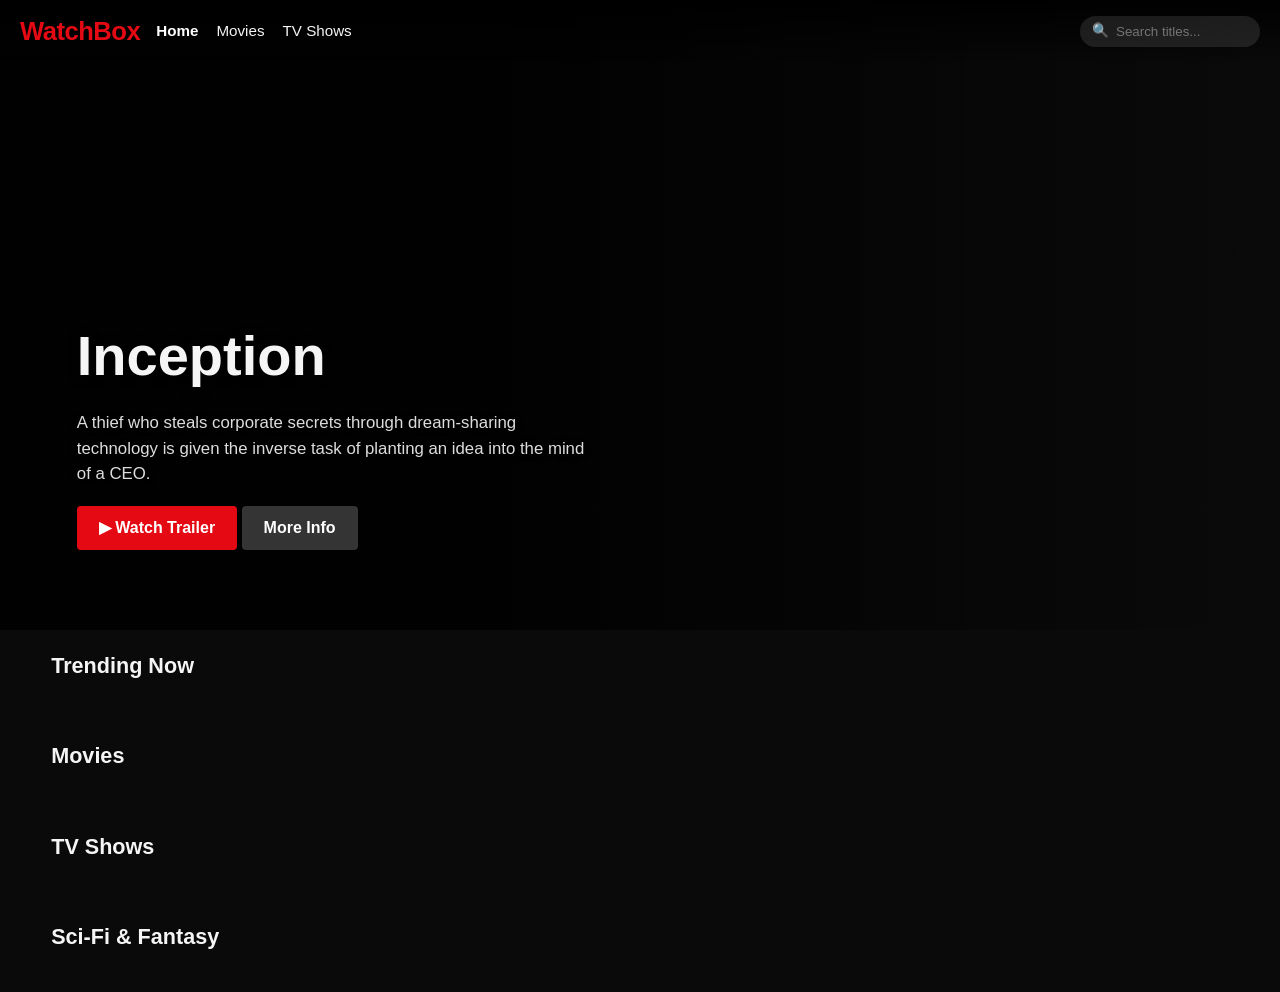
==== index.html @ f1e01709 "Initial commit: WatchBox multi-page streaming catalog site" ====
<!DOCTYPE html>
<html lang="en">
<head>
<meta charset="UTF-8">
<meta name="viewport" content="width=device-width, initial-scale=1.0, maximum-scale=1.0, user-scalable=no">
<title>WatchBox — Home</title>
<link rel="stylesheet" href="style.css">
</head>
<body>

<header id="header">
  <a href="index.html" class="logo">WatchBox</a>
  <nav class="nav-links">
    <a href="index.html">Home</a>
    <a href="movies.html">Movies</a>
    <a href="tv.html">TV Shows</a>
  </nav>
  <div class="search-wrap">
    <input type="search" id="search" placeholder="Search titles..." autocomplete="off">
  </div>
</header>

<section class="hero">
  <div class="hero-content">
    <h1>Inception</h1>
    <p>A thief who steals corporate secrets through dream-sharing technology is given the inverse task of planting an idea into the mind of a CEO.</p>
    <a href="detail.html?id=1" class="btn">▶ Watch Trailer</a>
    <a href="detail.html?id=1" class="btn secondary">More Info</a>
  </div>
</section>

<main>
  <section class="section">
    <h2 class="section-title">Trending Now</h2>
    <div class="row" id="row-trending"></div>
  </section>
  <section class="section">
    <h2 class="section-title">Movies</h2>
    <div class="row" id="row-movies"></div>
  </section>
  <section class="section">
    <h2 class="section-title">TV Shows</h2>
    <div class="row" id="row-tv"></div>
  </section>
  <section class="section">
    <h2 class="section-title">Sci-Fi & Fantasy</h2>
    <div class="row" id="row-scifi"></div>
  </section>
</main>

<script src="data.js"></script>
<script src="common.js"></script>
<script>
document.addEventListener("DOMContentLoaded", () => {
  const trending = content.filter(i => i.trending);
  const movies = content.filter(i => i.type === "movie").slice(0, 12);
  const tv = content.filter(i => i.type === "tv").slice(0, 10);
  const scifi = content.filter(i => i.genres.some(g => ["Sci-Fi", "Fantasy", "Adventure"].includes(g))).slice(0, 12);

  const rows = {
    "row-trending": trending,
    "row-movies": movies,
    "row-tv": tv,
    "row-scifi": scifi
  };

  Object.entries(rows).forEach(([id, items]) => {
    const row = document.getElementById(id);
    items.forEach(item => row.appendChild(createCard(item)));
  });
});
</script>
</body>
</html>
---- style.css ----
:root {
  --bg: #0a0a0a;
  --surface: #141414;
  --card: #1a1a1a;
  --text: #f5f5f5;
  --muted: #a3a3a3;
  --accent: #e50914;
  --accent-hover: #f40612;
  --radius: 8px;
}
* { box-sizing: border-box; margin: 0; padding: 0; }
body {
  font-family: -apple-system, BlinkMacSystemFont, "Segoe UI", Roboto, Helvetica, Arial, sans-serif;
  background: var(--bg);
  color: var(--text);
  line-height: 1.5;
  overflow-x: hidden;
}
a { color: inherit; text-decoration: none; }
img { max-width: 100%; display: block; }

header {
  position: fixed;
  top: 0; left: 0; right: 0;
  z-index: 100;
  background: linear-gradient(to bottom, rgba(0,0,0,0.9) 0%, transparent 100%);
  padding: 12px 20px;
  display: flex;
  align-items: center;
  gap: 16px;
  transition: background 0.3s;
}
header.scrolled { background: rgba(10,10,10,0.95); backdrop-filter: blur(12px); }
.logo { font-size: 1.6rem; font-weight: 800; color: var(--accent); letter-spacing: -0.5px; }
.nav-links { display: flex; gap: 18px; font-size: 0.95rem; }
.nav-links a:hover, .nav-links a.active { color: #fff; font-weight: 600; }
.search-wrap { margin-left: auto; position: relative; }
#search {
  background: rgba(255,255,255,0.1);
  border: none;
  border-radius: 20px;
  padding: 8px 16px 8px 36px;
  color: #fff;
  width: 180px;
  transition: width 0.3s, background 0.3s;
  outline: none;
}
#search:focus { width: 240px; background: rgba(255,255,255,0.15); }
.search-wrap::before {
  content: "🔍";
  position: absolute;
  left: 12px; top: 50%;
  transform: translateY(-50%);
  font-size: 0.85rem;
  pointer-events: none;
}

.hero {
  position: relative;
  height: 70vh;
  min-height: 420px;
  background: linear-gradient(to right, rgba(0,0,0,0.85) 40%, transparent 100%),
              url('https://image.tmdb.org/t/p/original/s3TBrRGB1iav7gFOCNx3H31MoES.jpg') center/cover no-repeat;
  display: flex;
  align-items: flex-end;
  padding: 0 6% 80px;
}
.hero-content { max-width: 520px; }
.hero h1 { font-size: clamp(2.2rem, 5vw, 3.5rem); font-weight: 800; margin-bottom: 12px; text-shadow: 0 2px 12px rgba(0,0,0,0.8); }
.hero p { font-size: 1.05rem; color: #ddd; margin-bottom: 20px; text-shadow: 0 1px 6px rgba(0,0,0,0.7); }
.btn {
  display: inline-flex;
  align-items: center;
  gap: 8px;
  background: var(--accent);
  color: #fff;
  border: none;
  padding: 10px 22px;
  border-radius: 4px;
  font-weight: 600;
  cursor: pointer;
  font-size: 1rem;
  transition: background 0.2s, transform 0.1s;
}
.btn:hover { background: var(--accent-hover); }
.btn.secondary { background: rgba(255,255,255,0.2); }
.btn.secondary:hover { background: rgba(255,255,255,0.3); }

.page-header {
  padding: 100px 4% 20px;
}
.page-header h1 { font-size: 2rem; font-weight: 700; }

.section { padding: 20px 0 10px; }
.section-title { font-size: 1.35rem; font-weight: 700; margin: 0 4% 12px; }
.row {
  display: flex;
  gap: 12px;
  overflow-x: auto;
  padding: 0 4% 16px;
  scroll-snap-type: x mandatory;
  scrollbar-width: none;
}
.row::-webkit-scrollbar { display: none; }
.card {
  flex: 0 0 160px;
  scroll-snap-align: start;
  cursor: pointer;
  transition: transform 0.25s;
}
.card:hover { transform: scale(1.06); z-index: 2; }
.card img {
  width: 100%;
  height: 240px;
  object-fit: cover;
  border-radius: var(--radius);
  background: #222;
}
.card-title { font-size: 0.85rem; margin-top: 6px; white-space: nowrap; overflow: hidden; text-overflow: ellipsis; color: #ddd; }
.card-meta { font-size: 0.75rem; color: var(--muted); }

.grid {
  display: grid;
  grid-template-columns: repeat(auto-fill, minmax(160px, 1fr));
  gap: 16px;
  padding: 0 4% 40px;
}
.grid .card { flex: none; width: 100%; }
.grid .card img { height: 240px; }

.detail-hero {
  position: relative;
  height: 60vh;
  min-height: 360px;
  background: center/cover no-repeat;
  display: flex;
  align-items: flex-end;
  padding: 0 6% 60px;
}
.detail-hero::before {
  content: "";
  position: absolute;
  inset: 0;
  background: linear-gradient(to top, var(--bg) 0%, transparent 60%);
}
.detail-content { position: relative; z-index: 1; max-width: 700px; }
.detail-title { font-size: clamp(2rem, 4vw, 3rem); font-weight: 800; margin-bottom: 8px; }
.detail-meta { color: #ccc; margin-bottom: 16px; font-size: 1.05rem; }
.detail-desc { font-size: 1.1rem; margin-bottom: 24px; max-width: 600px; color: #ddd; }
.trailer-wrap {
  position: relative;
  padding-bottom: 56.25%;
  height: 0;
  margin: 30px 6% 40px;
  border-radius: 8px;
  overflow: hidden;
  background: #000;
  max-width: 1000px;
}
.trailer-wrap iframe { position: absolute; top: 0; left: 0; width: 100%; height: 100%; border: none; }

.related { padding: 0 0 40px; }
.empty { text-align: center; padding: 60px 20px; color: var(--muted); }

@media (max-width: 600px) {
  .nav-links { display: none; }
  #search { width: 140px; }
  #search:focus { width: 180px; }
  .card { flex: 0 0 130px; }
  .card img, .grid .card img { height: 195px; }
  .hero { height: 55vh; padding-bottom: 50px; }
  .grid { grid-template-columns: repeat(auto-fill, minmax(130px, 1fr)); gap: 12px; }
  .detail-hero { height: 50vh; padding-bottom: 40px; }
}
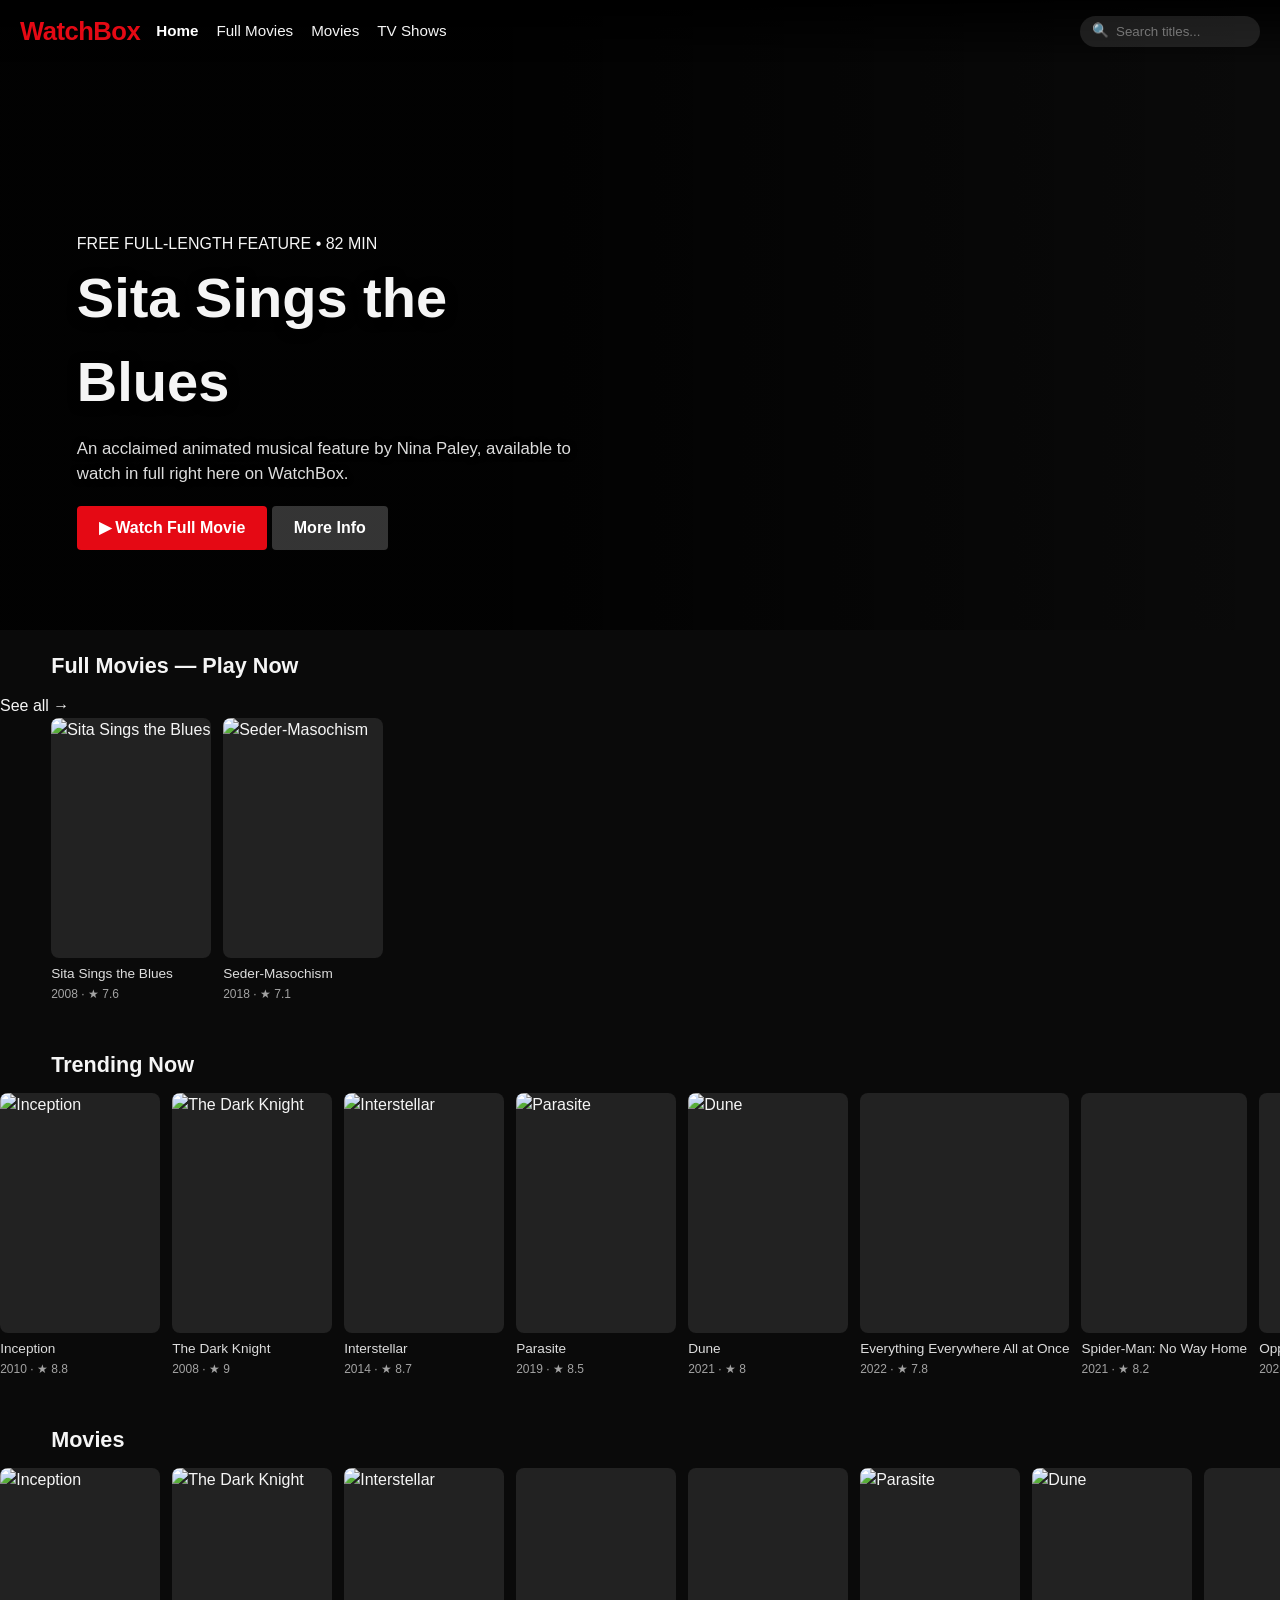
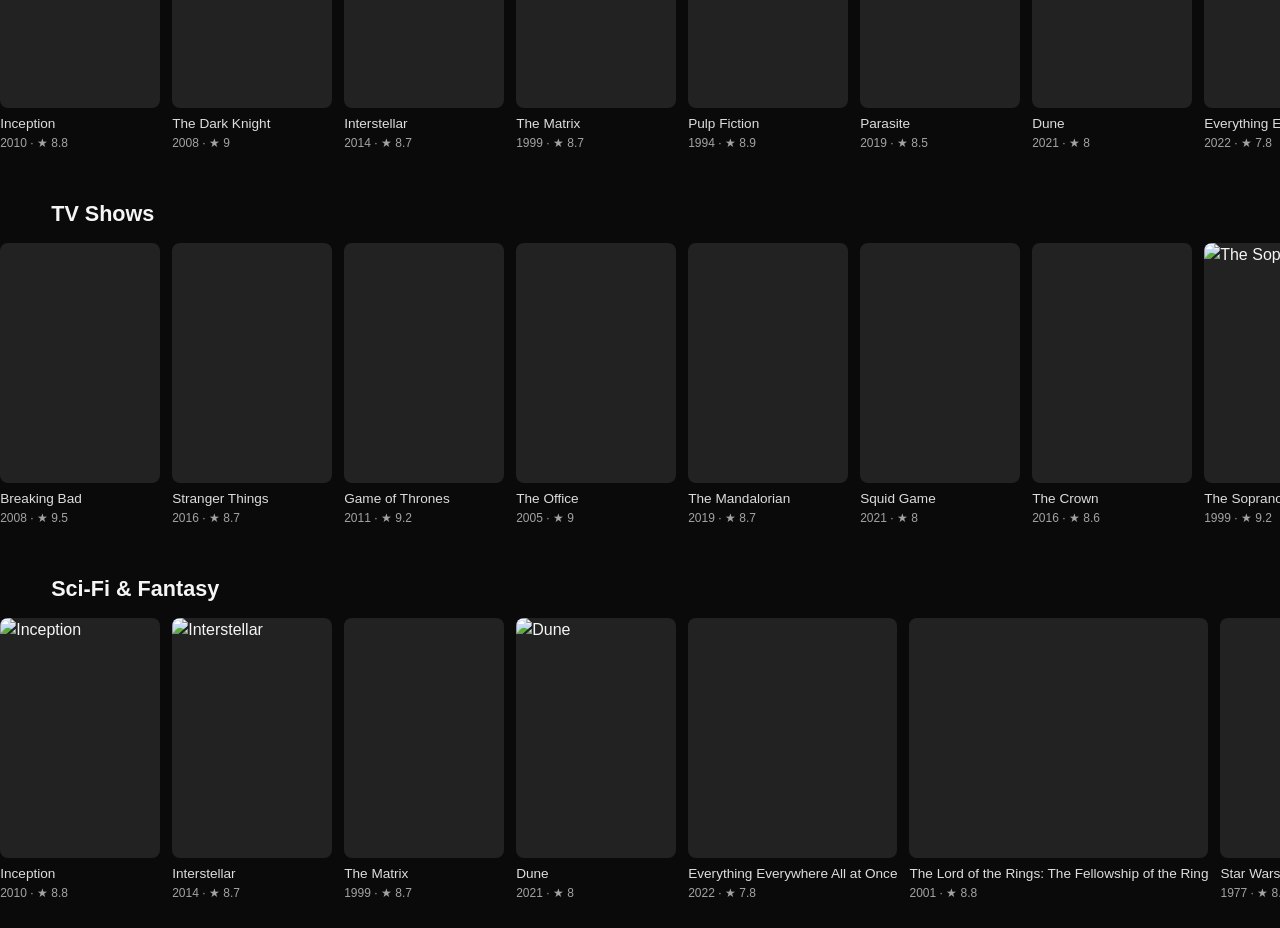
==== commit ee33ceb8: "feat: surface full movies throughout WatchBox" ====
--- a/index.html
+++ b/index.html
@@ -2,7 +2,7 @@
 <html lang="en">
 <head>
 <meta charset="UTF-8">
-<meta name="viewport" content="width=device-width, initial-scale=1.0, maximum-scale=1.0, user-scalable=no">
+<meta name="viewport" content="width=device-width, initial-scale=1.0">
 <title>WatchBox — Home</title>
 <link rel="stylesheet" href="style.css">
 </head>
@@ -12,24 +12,30 @@
   <a href="index.html" class="logo">WatchBox</a>
   <nav class="nav-links">
     <a href="index.html">Home</a>
+    <a href="full-movies.html">Full Movies</a>
     <a href="movies.html">Movies</a>
     <a href="tv.html">TV Shows</a>
   </nav>
   <div class="search-wrap">
-    <input type="search" id="search" placeholder="Search titles..." autocomplete="off">
+    <input type="search" id="search" aria-label="Search titles" placeholder="Search titles..." autocomplete="off">
   </div>
 </header>
 
 <section class="hero">
   <div class="hero-content">
-    <h1>Inception</h1>
-    <p>A thief who steals corporate secrets through dream-sharing technology is given the inverse task of planting an idea into the mind of a CEO.</p>
-    <a href="detail.html?id=1" class="btn">▶ Watch Trailer</a>
-    <a href="detail.html?id=1" class="btn secondary">More Info</a>
+    <div class="eyebrow">FREE FULL-LENGTH FEATURE • 82 MIN</div>
+    <h1>Sita Sings the Blues</h1>
+    <p>An acclaimed animated musical feature by Nina Paley, available to watch in full right here on WatchBox.</p>
+    <a href="watch.html?id=90001" class="btn">▶ Watch Full Movie</a>
+    <a href="detail.html?id=90001" class="btn secondary">More Info</a>
   </div>
 </section>
 
 <main>
+  <section class="section">
+    <div class="section-heading"><h2 class="section-title">Full Movies — Play Now</h2><a href="full-movies.html" class="see-all">See all →</a></div>
+    <div class="row" id="row-full"></div>
+  </section>
   <section class="section">
     <h2 class="section-title">Trending Now</h2>
     <div class="row" id="row-trending"></div>
@@ -49,15 +55,18 @@
 </main>
 
 <script src="data.js"></script>
+<script src="streaming.js"></script>
 <script src="common.js"></script>
 <script>
 document.addEventListener("DOMContentLoaded", () => {
+  const full = content.filter(hasFullMovie);
   const trending = content.filter(i => i.trending);
   const movies = content.filter(i => i.type === "movie").slice(0, 12);
   const tv = content.filter(i => i.type === "tv").slice(0, 10);
   const scifi = content.filter(i => i.genres.some(g => ["Sci-Fi", "Fantasy", "Adventure"].includes(g))).slice(0, 12);
 
   const rows = {
+    "row-full": full,
     "row-trending": trending,
     "row-movies": movies,
     "row-tv": tv,
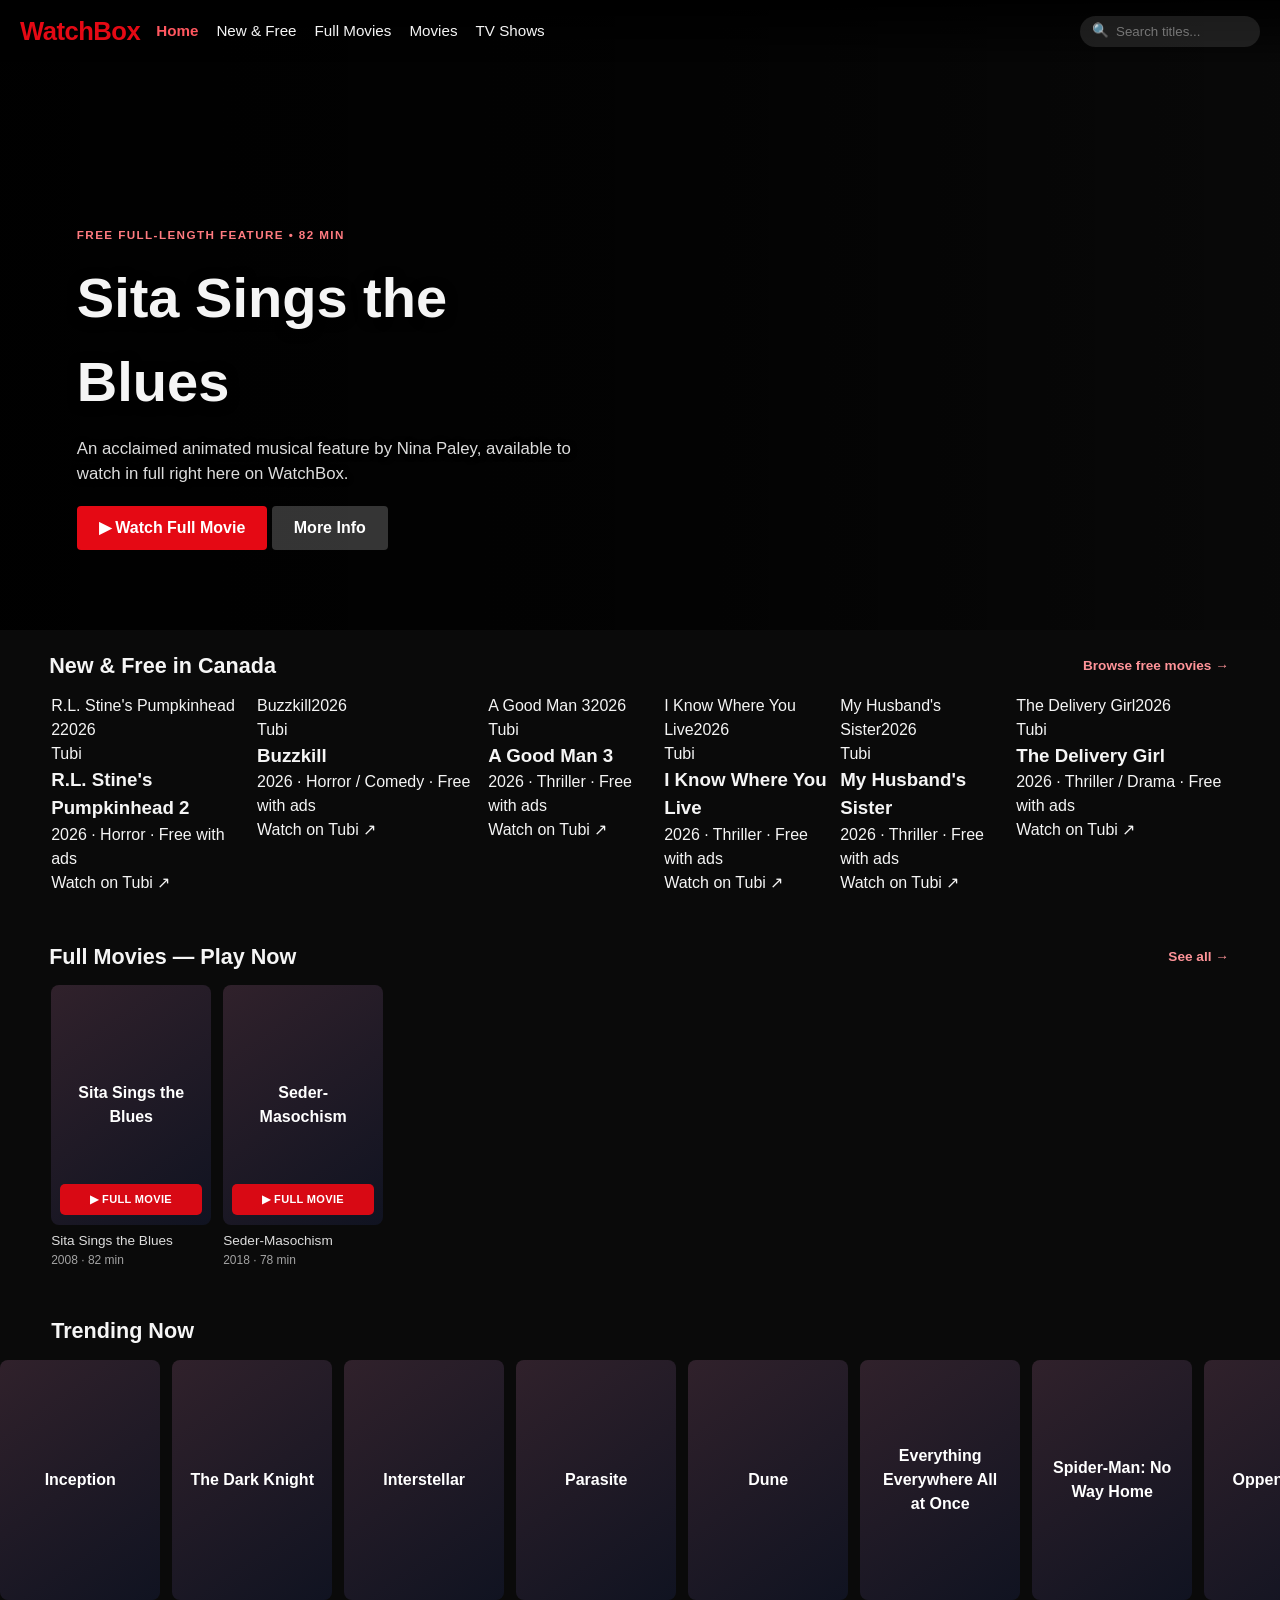
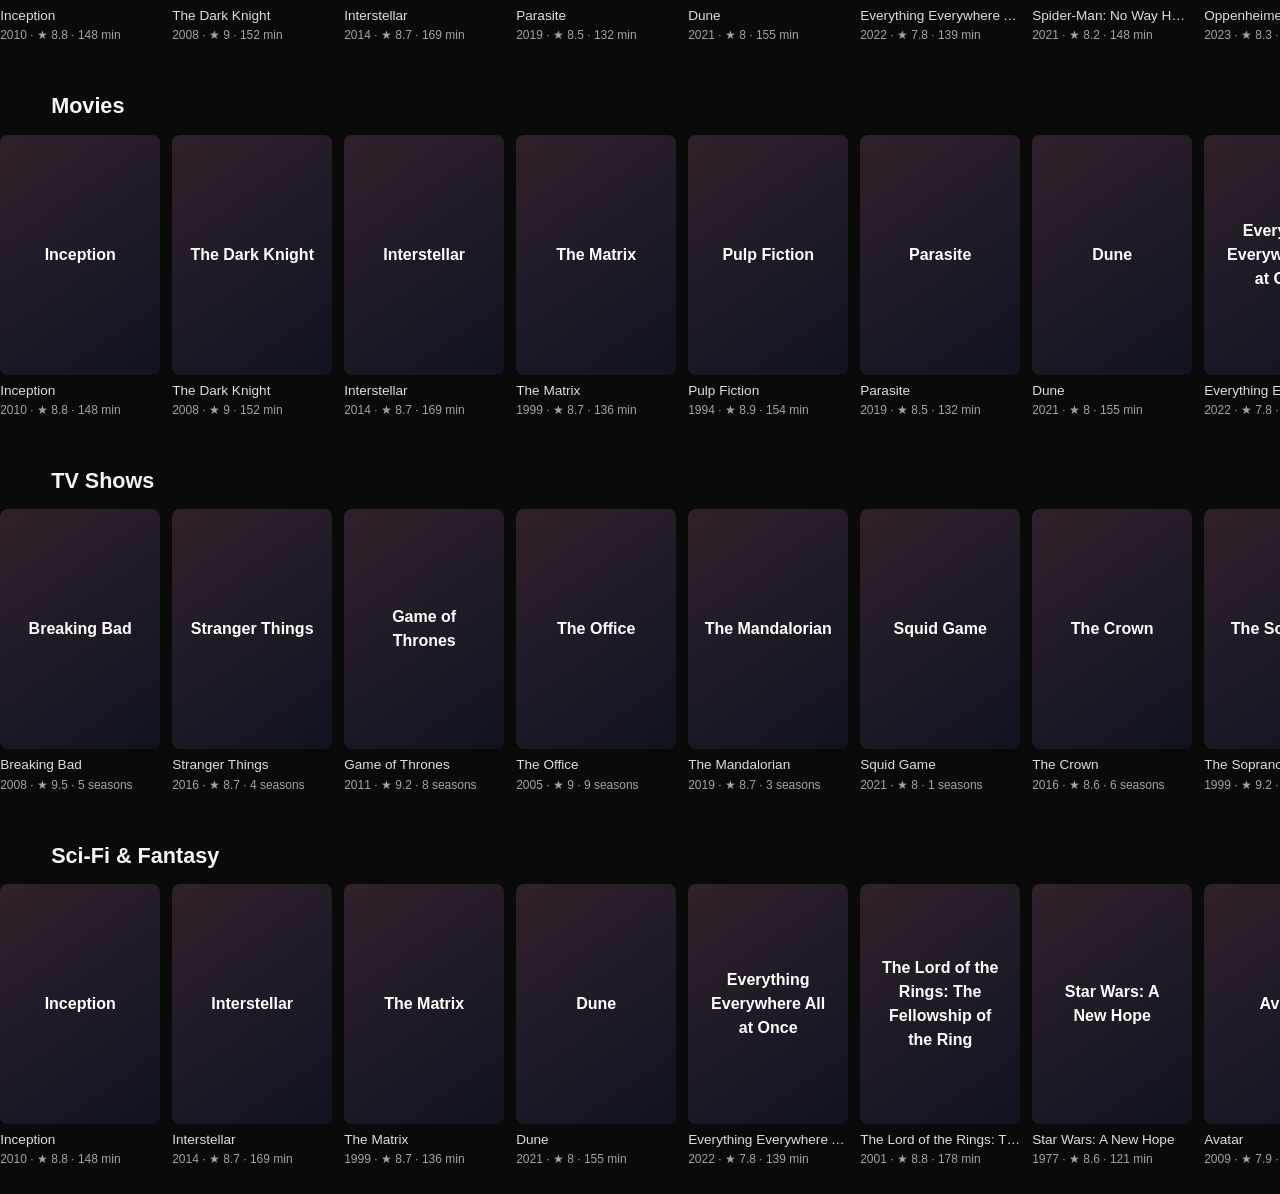
==== commit 177c2a39: "feat: link Canadian free movies from WatchBox navigation" ====
--- a/index.html
+++ b/index.html
@@ -12,6 +12,7 @@
   <a href="index.html" class="logo">WatchBox</a>
   <nav class="nav-links">
     <a href="index.html">Home</a>
+    <a href="new-free.html">New &amp; Free</a>
     <a href="full-movies.html">Full Movies</a>
     <a href="movies.html">Movies</a>
     <a href="tv.html">TV Shows</a>
@@ -32,6 +33,13 @@
 </section>
 
 <main>
+  <section class="section">
+    <div class="section-heading">
+      <h2 class="section-title">New &amp; Free in Canada</h2>
+      <a href="new-free.html" class="see-all">Browse free movies →</a>
+    </div>
+    <div class="row" id="row-new-free"><p class="free-loading">Loading the latest free movie links…</p></div>
+  </section>
   <section class="section">
     <div class="section-heading"><h2 class="section-title">Full Movies — Play Now</h2><a href="full-movies.html" class="see-all">See all →</a></div>
     <div class="row" id="row-full"></div>
@@ -57,6 +65,7 @@
 <script src="data.js"></script>
 <script src="streaming.js"></script>
 <script src="common.js"></script>
+<script src="free-movies.js"></script>
 <script>
 document.addEventListener("DOMContentLoaded", () => {
   const full = content.filter(hasFullMovie);
--- a/style.css
+++ b/style.css
@@ -172,3 +172,74 @@
   .grid { grid-template-columns: repeat(auto-fill, minmax(130px, 1fr)); gap: 12px; }
   .detail-hero { height: 50vh; padding-bottom: 40px; }
 }
+
+
+/* Full-film cinema experience */
+.eyebrow, .watch-kicker {
+  color: #ff7b80;
+  font-weight: 800;
+  letter-spacing: .12em;
+  font-size: .73rem;
+  text-transform: uppercase;
+  margin-bottom: 12px;
+}
+.hero {
+  background: linear-gradient(90deg, rgba(0,0,0,.96) 4%, rgba(0,0,0,.72) 54%, rgba(0,0,0,.18) 100%),
+              url('https://archive.org/services/img/Sita_Sings_the_Blues') center/cover no-repeat;
+}
+.btn:focus-visible, a:focus-visible, input:focus-visible { outline: 2px solid #fff; outline-offset: 3px; }
+.nav-links a.active { color: #ff575f; }
+.section-heading { display:flex; align-items:center; justify-content:space-between; padding-right:4%; gap:12px; }
+.see-all { color:#ff9499; font-size:.85rem; font-weight:700; white-space:nowrap; margin-bottom:12px; }
+.see-all:hover, .source-link:hover { text-decoration:underline; }
+.card { display:block; position:relative; min-width:0; }
+.card-art { position:relative; width:100%; aspect-ratio:2/3; border-radius:8px; background:linear-gradient(145deg,#30212b,#101321); overflow:hidden; }
+.card-art img, .grid .card-art img { width:100%; height:100%; object-fit:cover; border-radius:0; position:relative; z-index:1; }
+.card-art .poster-fallback { position:absolute; inset:16px; display:flex; align-items:center; justify-content:center; text-align:center; font-size:1rem; font-weight:700; color:#fff; }
+.watch-pill { position:absolute; z-index:2; bottom:10px; left:9px; right:9px; padding:7px 9px; border-radius:5px; background:rgba(229,9,20,.94); color:#fff; text-align:center; font-size:.69rem; font-weight:800; letter-spacing:.03em; }
+.card:hover .card-art { outline:1px solid rgba(255,255,255,.4); }
+.card:focus-visible { outline:2px solid #fff; outline-offset:4px; }
+.full-movies-page { padding:116px 0 60px; min-height:100vh; }
+.page-heading { padding:0 4% 32px; max-width:830px; }
+.page-heading h1 { font-size:clamp(2rem,5vw,3.8rem); line-height:1.08; margin:0 0 18px; letter-spacing:-.03em; }
+.page-heading p { color:#bababa; font-size:1rem; max-width:650px; }
+.availability-note { color:var(--muted); padding:4px 4% 24px; max-width:800px; font-size:.9rem; }
+.watch-body { background:#070709; }
+.watch-page { max-width:1320px; margin:auto; min-height:100vh; padding:112px 4% 55px; }
+.back-link { color:#cacaca; font-weight:600; display:inline-block; margin-bottom:22px; font-size:.9rem; }
+.back-link:hover { color:white; }
+.watch-title { font-size:clamp(1.5rem,3vw,2.6rem); margin-bottom:20px; line-height:1.15; }
+.watch-kicker { color:#fb7077; }
+.player-stage { background:#000; aspect-ratio:16/9; width:100%; position:relative; border:1px solid #292929; border-radius:12px; overflow:hidden; box-shadow:0 18px 70px rgba(0,0,0,.5); }
+.player-stage iframe, .player-stage video { width:100%; height:100%; display:block; border:0; background:#000; }
+.watch-details { margin:22px 0 36px; max-width:850px; }
+.watch-details p { color:#c6c6c6; line-height:1.65; }
+.watch-details .rights-note { font-size:.83rem; color:#999; margin-top:10px; }
+.source-link, .rights-note a { display:inline-block; color:#ff989c; font-size:.9rem; margin-top:12px; text-decoration:underline; text-underline-offset:3px; }
+.watch-error { padding:60px 22px; background:#181818; border-radius:10px; margin-bottom:26px; }
+.watch-error h1 { margin-bottom:12px; font-size:1.8rem; }
+.watch-error p { color:#aaa; }
+.watch-related .section-title { margin-left:0; }
+.watch-related .row { padding-left:0; }
+@media (max-width:600px) {
+  header { display:grid; grid-template-columns:auto minmax(0,1fr); row-gap:9px; column-gap:8px; padding:9px 13px; background:rgba(8,8,8,.96); }
+  .logo { grid-row:1; grid-column:1; font-size:1.35rem; }
+  .nav-links { grid-row:2; grid-column:1/-1; display:flex; gap:18px; overflow-x:auto; white-space:nowrap; scrollbar-width:none; font-size:.86rem; padding-bottom:3px; }
+  .nav-links::-webkit-scrollbar { display:none; }
+  .search-wrap { grid-row:1; grid-column:2; justify-self:end; margin:0; min-width:0; width:min(100%,180px); }
+  #search, #search:focus { width:100%; max-width:180px; }
+  .page-header { padding-top:120px; }
+  .hero { min-height:470px; height:66svh; padding:115px 5% 43px; }
+  .hero h1 { font-size:2.25rem; }
+  .hero p { font-size:.94rem; }
+  .btn { padding:10px 14px; font-size:.9rem; margin-bottom:6px; }
+  .full-movies-page { padding-top:134px; }
+  .watch-page { padding:133px 3% 40px; }
+  .player-stage { border-radius:6px; }
+  .watch-title { margin-bottom:16px; }
+  .watch-details { padding:0 2%; }
+  .detail-hero { padding-top:105px; min-height:440px; }
+  #detail-main { padding-top:105px !important; }
+  .card-art img, .grid .card-art img { height:100%; }
+  .watch-pill { font-size:.6rem; padding:5px 3px; }
+}
